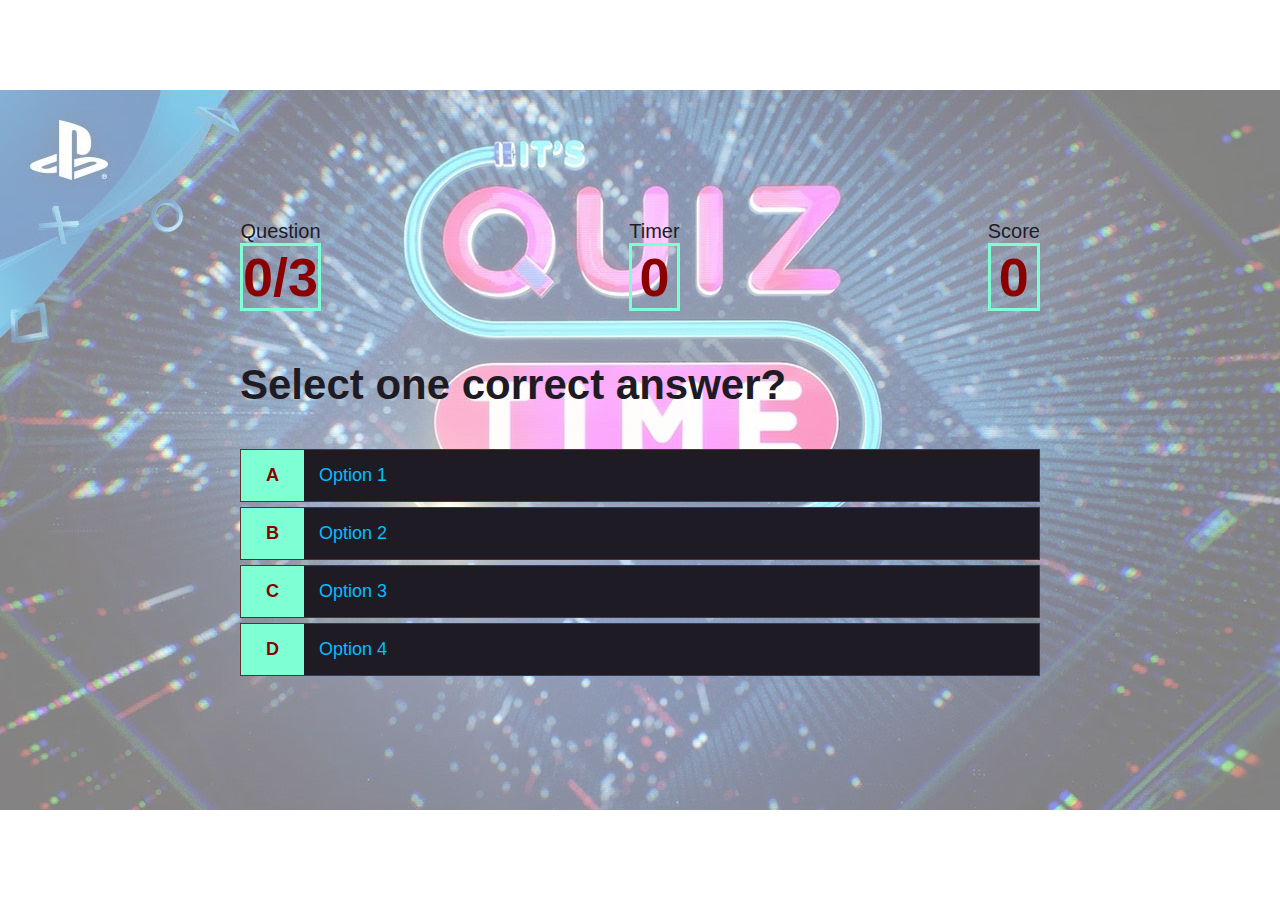
==== quiz.html @ 9b7ebeee "quiz.html recovered" ====
<!DOCTYPE html>
<html lang="en">

<head>
    <meta charset="UTF-8">
    <meta name="viewport" content="width=device-width, initial-scale=1.0">
    <title>JS Code Quiz</title>
    <link rel="stylesheet" href="assests/css/style.css">
    <script src="assests/js/quiz-1.0.js"></script>
</head>

<body>
    <div class="container">
        <div id="game" class="justify-center flex-column">
          <div id="hud">
            <div id="progressText">
                <p class="hud-prefix">
                    Question
                </p>
                <h1 class="hud-main-text" id="progressBarFull">
                  0/3
                </h1>
              </div>
            <div id="timer">
                <div id="timer-item">
                  <p class="timer-prefix">
                    Timer
                  </p>
                  <h1 class="timer-main-text" id="timerCount">
                    0
                  </h1>
                </div>
              </div>
            <div id="hud-item">
              <p class="hud-prefix">
                Score
              </p>
              <h1 class="hud-main-text" id="score">
                0
              </h1>
            </div>
          </div>
          <h2 id="question">Select one correct answer?</h2>
          <div class="choice-container">
            <p class="choice-prefix">A</p>
            <p class="choice-text" data-number="1">Option 1</p>
          </div>
          <div class="choice-container">
            <p class="choice-prefix">B</p>
            <p class="choice-text" data-number="2">Option 2</p>
          </div>
          <div class="choice-container">
            <p class="choice-prefix">C</p>
            <p class="choice-text" data-number="3">Option 3</p>
          </div>
          <div class="choice-container">
            <p class="choice-prefix">D</p>
            <p class="choice-text" data-number="4">Option 4</p>
          </div>
        </div>
      </div>
</body>

</html>
---- assests/css/style.css ----
:root {
    background-image: url(../images//background_50.png);
    background-repeat: no-repeat;
    background-position: center;
    font-size: 62.5%;
}
img {
    opacity: 0.5;
  }

* {
	box-sizing: border-box;
	font-family: Arial, Helvetica, sans-serif;
	margin: 0;
	padding: 0;
	color: #1f1b24;
}

h1, h2, h3, h4 {
	margin-bottom: 1rem;
}

h1 {
	font-size: 5.4rem;
	color: #1f1b24;
	margin-bottom: 5rem;
}

h1>span {
	font-size: 2.4rem;
	font-weight: 500;
}

h2 {
	font-size: 4.2rem;
	margin-bottom: 4rem;
	font-weight: 700;
}

h3 {
	font-size: 2.8rem;
	font-weight: 500;
}

/* UTILITIES */

.container {
	width: 100vw;
	height: 100vh;
	display: flex;
	justify-content: center;
	align-items: center;
	max-width: 80rem;
	margin: 0 auto;
}

.container>* {
	width: 100%;
}

.flex-column {
	display: flex;
	flex-direction: column;
}

.flex-center {
	justify-content: center;
	align-items: center;
}

.justify-center {
	justify-content: center;
}

.text-center {
	text-align: center;
}

.hidden {
	display: none;
}

/* BUTTONS */

.btn {
	font-size: 1.8rem;
	padding: 1rem 0;
	width: 20rem;
	text-align: center;
	border: 0.1rem solid aquamarine;
	margin-bottom: 1rem;
	text-decoration: none;
	color: #ffffff;
	background-color: #1f1b24;
}

.btn:hover {
	cursor: pointer;
	box-shadow: 0 0.4rem 1.4rem 0 rgba(255, 122, 67, 0.5);
	transform: translateY(-0.1rem);
	transition: transform 150ms;
}

.btn[disabled]:hover {
	cursor: not-allowed;
	box-shadow: none;
	transform: none;
}

/* FORMS */

form {
	width: 100%;
	display: flex;
	flex-direction: column;
	align-items: center;
}

input {
	margin-bottom: 1rem;
	width: 20rem;
	padding: 1.5rem;
	font-size: 1.8rem;
	border: none;
	box-shadow: 0 0.1rem 1.4rem 0 rgba(86, 185, 235, 0.5);
}

input::placeholder {
	color: #aaa;
}
.choice-container {
    display: flex;
    margin-bottom: 0.5rem;
    width: 100%;
    font-size: 1.8rem;
    border: 0.1rem solid rgb(255, 122, 67, 0.25);
    background-color: #1f1b24;
}

.choice-container:hover {
    cursor: pointer;
    box-shadow: 0 0.4rem 1.4rem 0 rgba(255, 122, 67, 0.5);
    transform: translateY(-0.1rem);
    transition: transform 150ms;
}

.choice-prefix {
    padding: 1.5rem 2.5rem;
    background-color: aquamarine;
    color: darkred;
    font-weight: 900;
}

.choice-text {
    padding: 1.5rem;
    width: 100%;
    color: deepskyblue;
}

.correct {
    background-color: aquamarine;
}

.incorrect {
    background-color: #dc3545;
}

/* Score */
#hud {
    display: flex;
    justify-content: space-between;
}

.hud-prefix {
    text-align: center;
    font-size: 2rem;
}

.hud-main-text {
    text-align: center;
    color: darkred;
    border: 0.3rem solid aquamarine;
}

/* Timer */
#timer {
    display: flex;
    justify-content: space-between;
    
}

.timer-prefix {
    text-align: center;
    font-size: 2rem;
}

.timer-main-text {
    text-align: center;
    color: darkred;
    border: 0.3rem solid aquamarine;
}
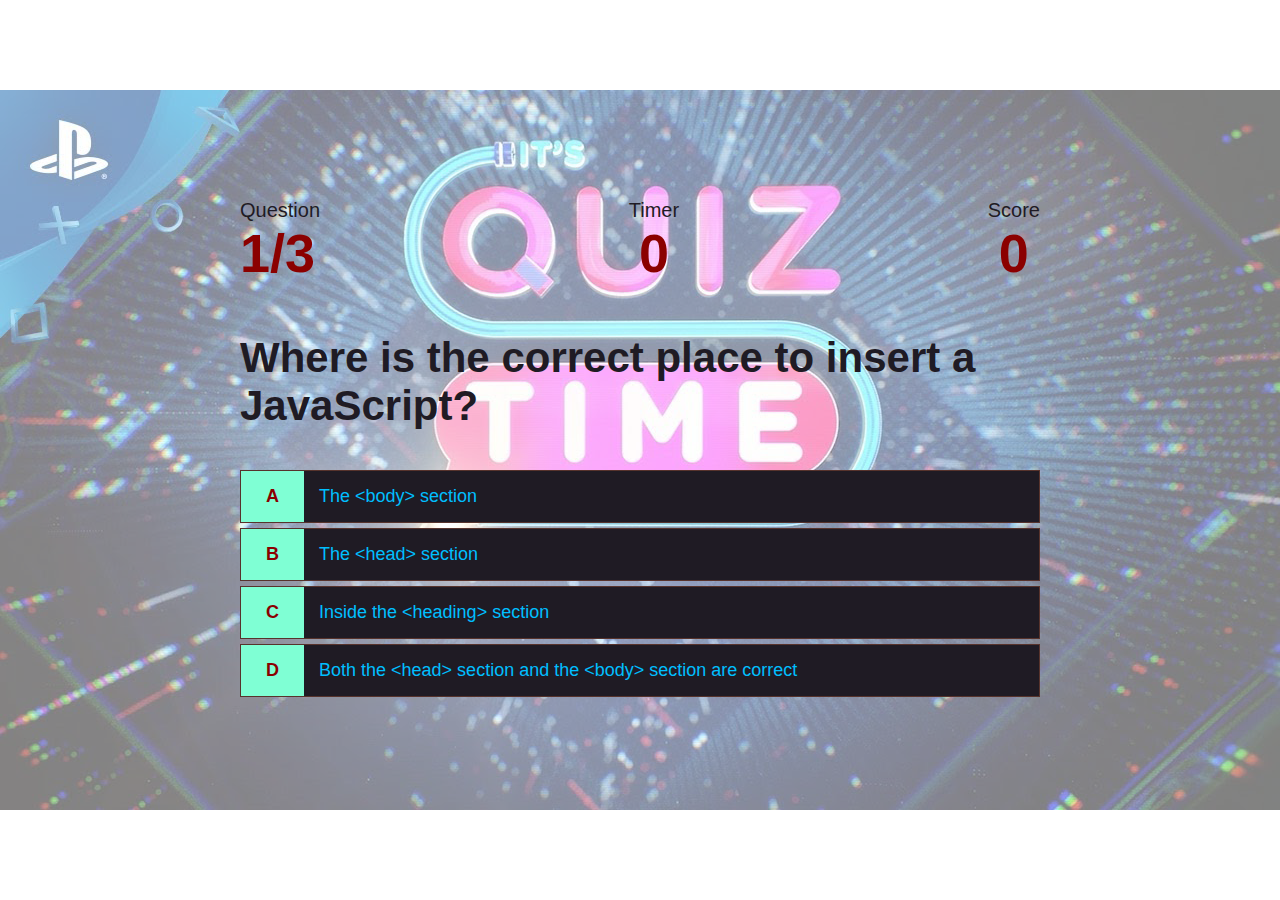
==== commit c6a211bf: "Score.html file generated" ====
--- a/quiz.html
+++ b/quiz.html
@@ -6,7 +6,6 @@
     <meta name="viewport" content="width=device-width, initial-scale=1.0">
     <title>JS Code Quiz</title>
     <link rel="stylesheet" href="assests/css/style.css">
-    <script src="assests/js/quiz-1.0.js"></script>
 </head>
 
 <body>
@@ -60,5 +59,5 @@
         </div>
       </div>
 </body>
-
+<script src="assests/js/quiz-1.0.js"></script>
 </html>--- a/assests/css/style.css
+++ b/assests/css/style.css
@@ -179,14 +179,12 @@
 .hud-main-text {
     text-align: center;
     color: darkred;
-    border: 0.3rem solid aquamarine;
 }
 
 /* Timer */
 #timer {
     display: flex;
     justify-content: space-between;
-    
 }
 
 .timer-prefix {
@@ -197,5 +195,4 @@
 .timer-main-text {
     text-align: center;
     color: darkred;
-    border: 0.3rem solid aquamarine;
 }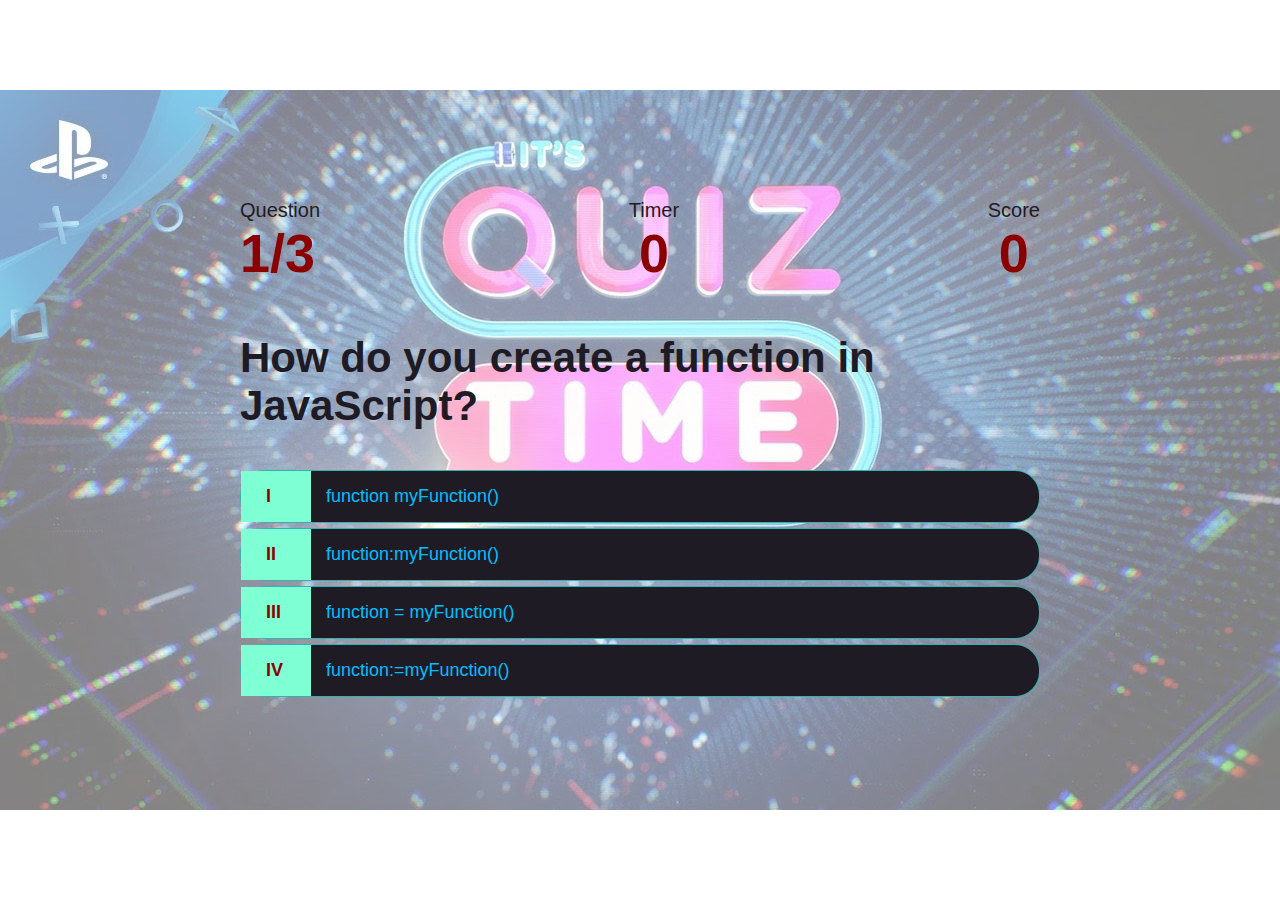
==== commit d6856cf3: "Timer and Design Modification" ====
--- a/quiz.html
+++ b/quiz.html
@@ -41,19 +41,19 @@
           </div>
           <h2 id="question">Select one correct answer?</h2>
           <div class="choice-container">
-            <p class="choice-prefix">A</p>
+            <p class="choice-prefix">I</p>
             <p class="choice-text" data-number="1">Option 1</p>
           </div>
           <div class="choice-container">
-            <p class="choice-prefix">B</p>
+            <p class="choice-prefix">II</p>
             <p class="choice-text" data-number="2">Option 2</p>
           </div>
           <div class="choice-container">
-            <p class="choice-prefix">C</p>
+            <p class="choice-prefix">III</p>
             <p class="choice-text" data-number="3">Option 3</p>
           </div>
           <div class="choice-container">
-            <p class="choice-prefix">D</p>
+            <p class="choice-prefix">IV</p>
             <p class="choice-text" data-number="4">Option 4</p>
           </div>
         </div>
--- a/assests/css/style.css
+++ b/assests/css/style.css
@@ -89,6 +89,7 @@
 	text-align: center;
 	border: 0.1rem solid aquamarine;
 	margin-bottom: 1rem;
+	border-radius: 25px;
 	text-decoration: none;
 	color: #ffffff;
 	background-color: #1f1b24;
@@ -96,7 +97,7 @@
 
 .btn:hover {
 	cursor: pointer;
-	box-shadow: 0 0.4rem 1.4rem 0 rgba(255, 122, 67, 0.5);
+	box-shadow: 0 0.4rem 1.4rem 0 rgba(67, 255, 246, 0.658);
 	transform: translateY(-0.1rem);
 	transition: transform 150ms;
 }
@@ -122,7 +123,7 @@
 	padding: 1.5rem;
 	font-size: 1.8rem;
 	border: none;
-	box-shadow: 0 0.1rem 1.4rem 0 rgba(86, 185, 235, 0.5);
+	box-shadow: 0 0.1rem 1.4rem 0 rgba(67, 255, 246, 0.658);
 }
 
 input::placeholder {
@@ -133,13 +134,14 @@
     margin-bottom: 0.5rem;
     width: 100%;
     font-size: 1.8rem;
-    border: 0.1rem solid rgb(255, 122, 67, 0.25);
-    background-color: #1f1b24;
+    border: 0.1rem solid rgba(67, 255, 246, 0.658);
+	background-color: #1f1b24;
+	border-radius: 25px;
 }
 
 .choice-container:hover {
     cursor: pointer;
-    box-shadow: 0 0.4rem 1.4rem 0 rgba(255, 122, 67, 0.5);
+    box-shadow: 0 0.4rem 1.4rem 0 rgba(67, 255, 246, 0.658);
     transform: translateY(-0.1rem);
     transition: transform 150ms;
 }
@@ -148,7 +150,8 @@
     padding: 1.5rem 2.5rem;
     background-color: aquamarine;
     color: darkred;
-    font-weight: 900;
+	font-weight: 900;
+	min-width: 70px;
 }
 
 .choice-text {
@@ -195,4 +198,21 @@
 .timer-main-text {
     text-align: center;
     color: darkred;
+}
+
+/* HighScore */
+#highScoresList {
+	list-style: none;
+	padding-left: 0;
+	margin-bottom: 4rem;
+}
+
+.high-score {
+	font-size: 2.8rem;
+	margin-bottom: 0.5rem;
+}
+
+
+.high-score:hover {
+	transform: scale(1.025);
 }